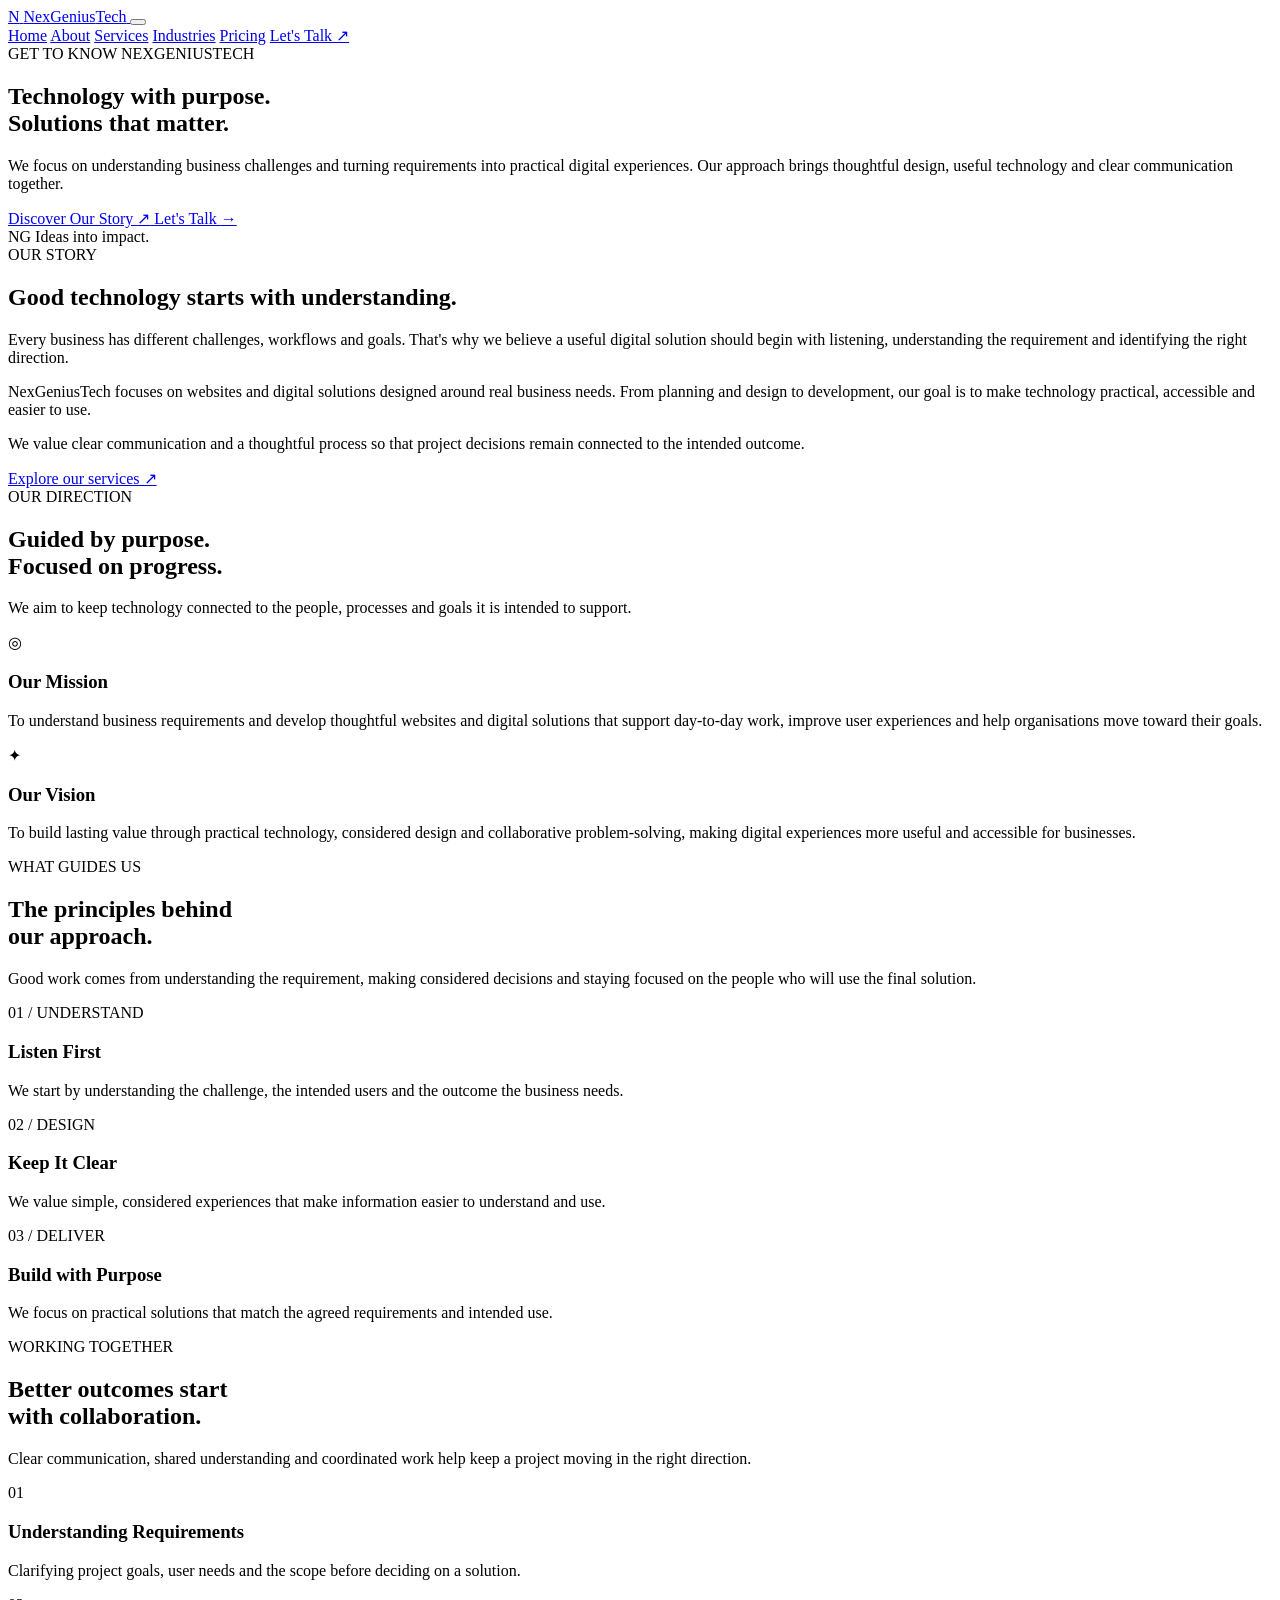
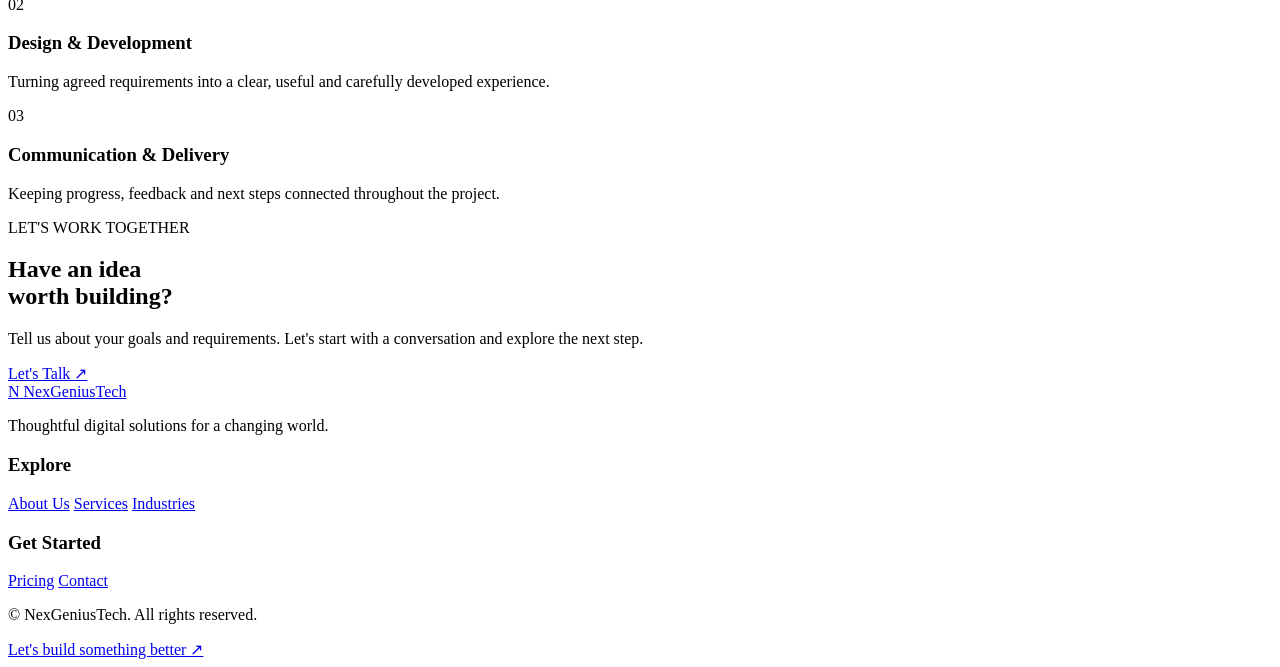
==== about.html @ 484a5744 "Add files via upload" ====
<!DOCTYPE html>
<html lang="en">
<head>
    <meta charset="UTF-8">
    <meta name="viewport" content="width=device-width, initial-scale=1.0">

    <meta
        name="description"
        content="Learn about NexGeniusTech, our approach, mission, vision and commitment to practical digital solutions."
    >

    <title>About Us | NexGeniusTech</title>

    <link rel="preconnect" href="https://fonts.googleapis.com">
    <link rel="preconnect" href="https://fonts.gstatic.com" crossorigin>

    <link
        href="https://fonts.googleapis.com/css2?family=Inter:wght@400;500;600;700;800&display=swap"
        rel="stylesheet"
    >

    <link rel="stylesheet" href="./public/css/style.css">
    <link rel="stylesheet" href="./public/css/about.css">
</head>

<body id="top">

    <!-- Header -->
    <header class="site-header">
        <nav class="navbar container">
            <a href="index.html" class="brand">
                <span class="brand-icon">N</span>
                <span>NexGenius<span class="accent">Tech</span></span>
            </a>

            <button
                class="menu-toggle"
                id="menuToggle"
                aria-label="Open navigation"
                aria-expanded="false"
                aria-controls="navMenu"
                type="button"
            >
                <span></span>
                <span></span>
                <span></span>
            </button>

            <div class="nav-menu" id="navMenu">
                <a class="nav-link" href="index.html">Home</a>
                <a class="nav-link active" href="about.html" aria-current="page">About</a>
                <a class="nav-link" href="services.html">Services</a>
                <a class="nav-link" href="industries.html">Industries</a>
                <a class="nav-link" href="pricing.html">Pricing</a>
                <a class="nav-cta" href="contact.html">Let's Talk <span>↗</span></a>
            </div>
        </nav>
    </header>

    <main>

        <!-- About Hero -->
        <section class="about-hero">
            <div class="container about-hero-content">
                <span class="eyebrow">
                    <span class="live-dot"></span>
                    GET TO KNOW NEXGENIUSTECH
                </span>

                <h1>
                    Technology with purpose.<br>
                    <span>Solutions that matter.</span>
                </h1>

                <p>
                    We focus on understanding business challenges and turning
                    requirements into practical digital experiences. Our approach
                    brings thoughtful design, useful technology and clear
                    communication together.
                </p>

                <div class="about-hero-actions">
                    <a href="#our-story" class="button button-primary">
                        Discover Our Story <span>↗</span>
                    </a>

                    <a href="contact.html" class="button button-secondary">
                        Let's Talk <span>→</span>
                    </a>
                </div>
            </div>
        </section>

        <!-- Our Story -->
        <section class="about-section" id="our-story">
            <div class="container story-grid">

                <div
                    class="story-visual"
                    aria-label="NexGeniusTech ideas and digital solutions illustration"
                >
                    <div class="story-visual-label">
                        <span>NG</span> Ideas into impact.
                    </div>
                </div>

                <div class="story-copy">
                    <span class="eyebrow">OUR STORY</span>

                    <h2>
                        Good technology starts with
                        <span>understanding.</span>
                    </h2>

                    <p>
                        Every business has different challenges, workflows and
                        goals. That's why we believe a useful digital solution
                        should begin with listening, understanding the
                        requirement and identifying the right direction.
                    </p>

                    <p>
                        NexGeniusTech focuses on websites and digital solutions
                        designed around real business needs. From planning and
                        design to development, our goal is to make technology
                        practical, accessible and easier to use.
                    </p>

                    <p>
                        We value clear communication and a thoughtful process
                        so that project decisions remain connected to the
                        intended outcome.
                    </p>

                    <a href="services.html" class="text-link">
                        Explore our services ↗
                    </a>
                </div>

            </div>
        </section>

        <!-- Mission and Vision -->
        <section class="about-section mission-section" id="mission-vision">
            <div class="container">

                <div class="about-section-heading">
                    <span class="eyebrow">OUR DIRECTION</span>

                    <h2>
                        Guided by purpose.<br>
                        <span>Focused on progress.</span>
                    </h2>

                    <p>
                        We aim to keep technology connected to the people,
                        processes and goals it is intended to support.
                    </p>
                </div>

                <div class="mission-grid">

                    <article class="mission-card">
                        <div class="mission-icon" aria-hidden="true">◎</div>

                        <h3>Our Mission</h3>

                        <p>
                            To understand business requirements and develop
                            thoughtful websites and digital solutions that
                            support day-to-day work, improve user experiences
                            and help organisations move toward their goals.
                        </p>
                    </article>

                    <article class="mission-card">
                        <div class="mission-icon" aria-hidden="true">✦</div>

                        <h3>Our Vision</h3>

                        <p>
                            To build lasting value through practical
                            technology, considered design and collaborative
                            problem-solving, making digital experiences more
                            useful and accessible for businesses.
                        </p>
                    </article>

                </div>
            </div>
        </section>

        <!-- Our Values -->
        <section class="about-section" id="our-values">
            <div class="container">

                <div class="about-section-heading">
                    <span class="eyebrow">WHAT GUIDES US</span>

                    <h2>
                        The principles behind<br>
                        <span>our approach.</span>
                    </h2>

                    <p>
                        Good work comes from understanding the requirement,
                        making considered decisions and staying focused on
                        the people who will use the final solution.
                    </p>
                </div>

                <div class="values-grid">

                    <article class="value-card">
                        <span class="value-number">01 / UNDERSTAND</span>
                        <h3>Listen First</h3>
                        <p>
                            We start by understanding the challenge, the
                            intended users and the outcome the business needs.
                        </p>
                    </article>

                    <article class="value-card">
                        <span class="value-number">02 / DESIGN</span>
                        <h3>Keep It Clear</h3>
                        <p>
                            We value simple, considered experiences that make
                            information easier to understand and use.
                        </p>
                    </article>

                    <article class="value-card">
                        <span class="value-number">03 / DELIVER</span>
                        <h3>Build with Purpose</h3>
                        <p>
                            We focus on practical solutions that match the
                            agreed requirements and intended use.
                        </p>
                    </article>

                </div>
            </div>
        </section>

        <!-- Team -->
        <section class="about-section team-section" id="team">
            <div class="container">

                <div class="about-section-heading">
                    <span class="eyebrow">WORKING TOGETHER</span>

                    <h2>
                        Better outcomes start<br>
                        with <span>collaboration.</span>
                    </h2>

                    <p>
                        Clear communication, shared understanding and
                        coordinated work help keep a project moving in
                        the right direction.
                    </p>
                </div>

                <div class="team-grid">

                    <article class="team-card">
                        <div class="team-avatar" aria-hidden="true">01</div>
                        <h3>Understanding Requirements</h3>
                        <p>
                            Clarifying project goals, user needs and the
                            scope before deciding on a solution.
                        </p>
                    </article>

                    <article class="team-card">
                        <div class="team-avatar" aria-hidden="true">02</div>
                        <h3>Design &amp; Development</h3>
                        <p>
                            Turning agreed requirements into a clear,
                            useful and carefully developed experience.
                        </p>
                    </article>

                    <article class="team-card">
                        <div class="team-avatar" aria-hidden="true">03</div>
                        <h3>Communication &amp; Delivery</h3>
                        <p>
                            Keeping progress, feedback and next steps
                            connected throughout the project.
                        </p>
                    </article>

                </div>
            </div>
        </section>

        <!-- Contact CTA -->
        <section class="about-cta" id="contact-cta">
            <div class="container about-cta-inner">

                <div>
                    <span class="eyebrow">LET'S WORK TOGETHER</span>

                    <h2>
                        Have an idea<br>
                        worth building?
                    </h2>

                    <p>
                        Tell us about your goals and requirements. Let's
                        start with a conversation and explore the next step.
                    </p>
                </div>

                <a href="contact.html" class="button">
                    Let's Talk <span>↗</span>
                </a>

            </div>
        </section>

    </main>

    <!-- Footer -->
    <footer class="site-footer">
        <div class="container footer-main">

            <div class="footer-brand">
                <a href="index.html" class="brand">
                    <span class="brand-icon">N</span>
                    <span>NexGenius<span class="accent">Tech</span></span>
                </a>

                <p>Thoughtful digital solutions for a changing world.</p>
            </div>

            <div class="footer-links">
                <h3>Explore</h3>
                <a href="about.html">About Us</a>
                <a href="services.html">Services</a>
                <a href="industries.html">Industries</a>
            </div>

            <div class="footer-links">
                <h3>Get Started</h3>
                <a href="pricing.html">Pricing</a>
                <a href="contact.html">Contact</a>
            </div>

        </div>

        <div class="container footer-bottom">
            <p>© <span id="year"></span> NexGeniusTech. All rights reserved.</p>
            <a href="contact.html">Let's build something better ↗</a>
        </div>
    </footer>

    <script src="./public/js/about.js" defer></script>

</body>
</html>
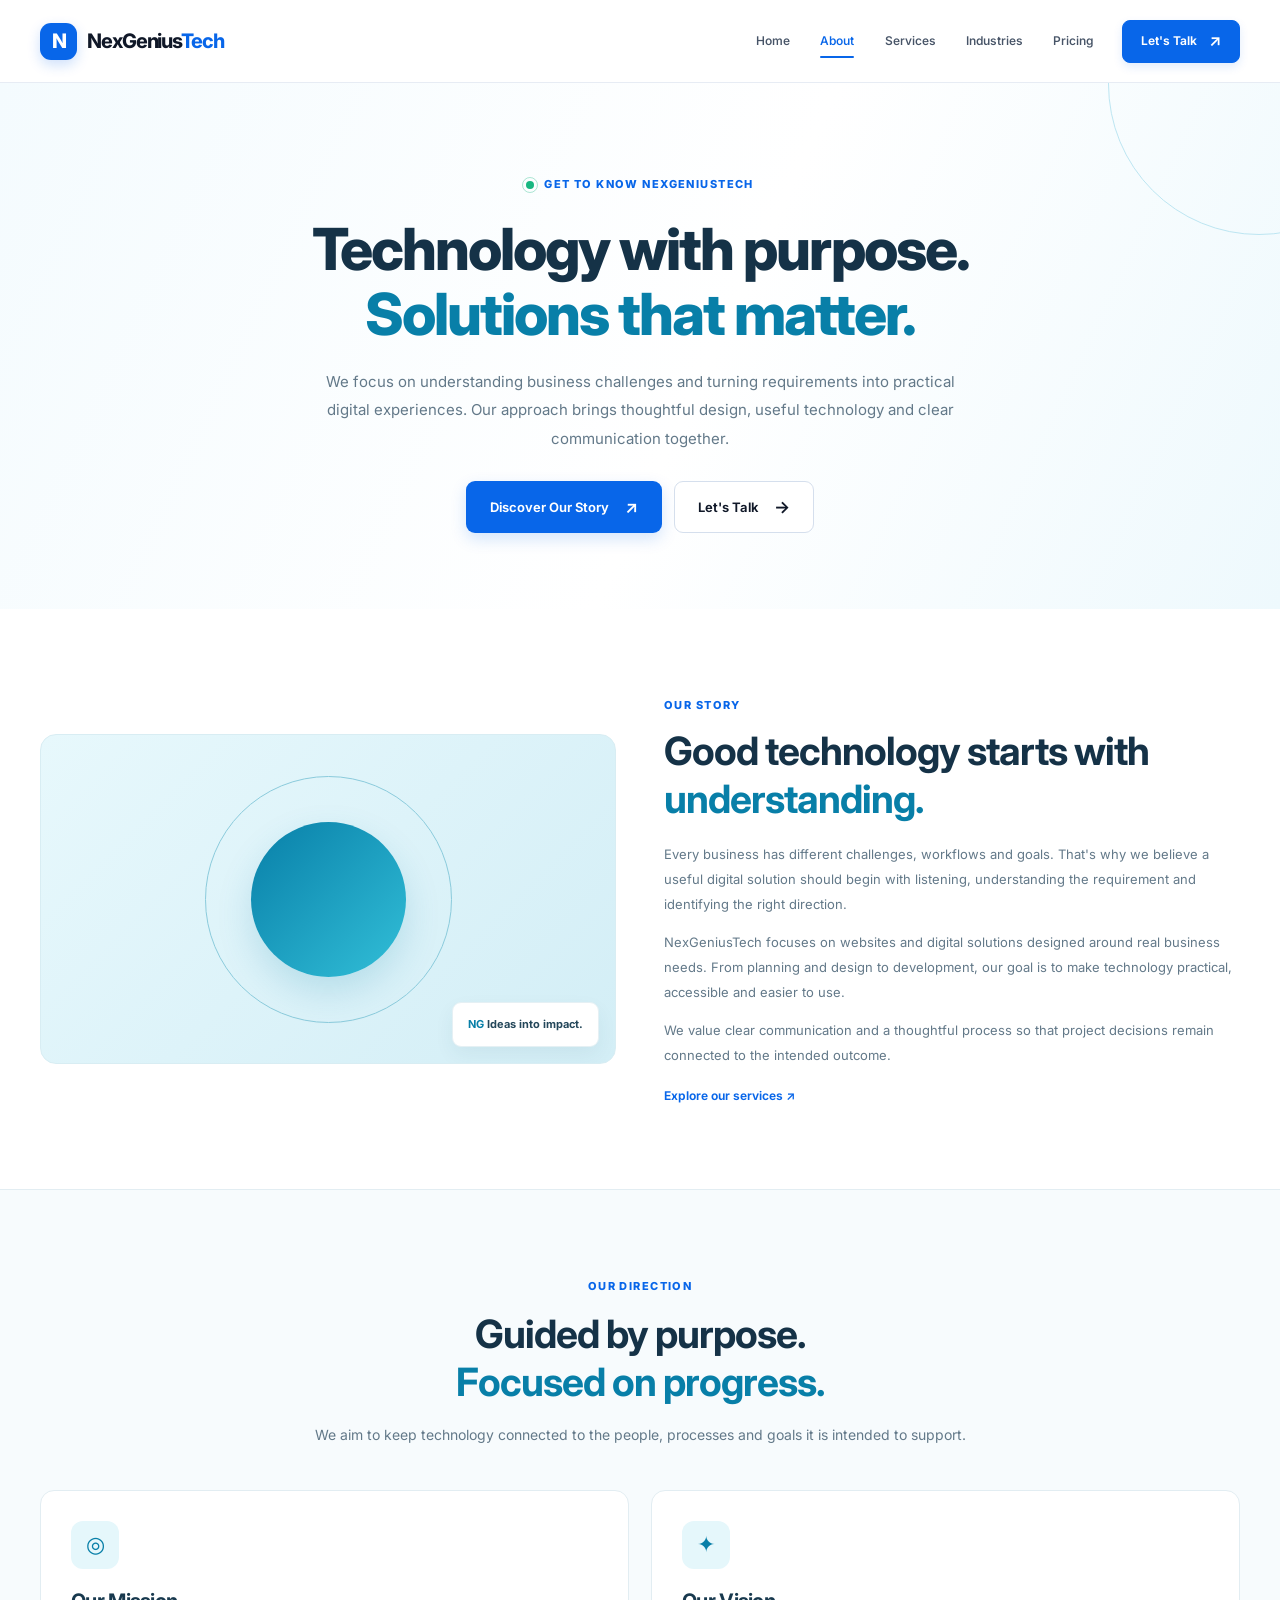
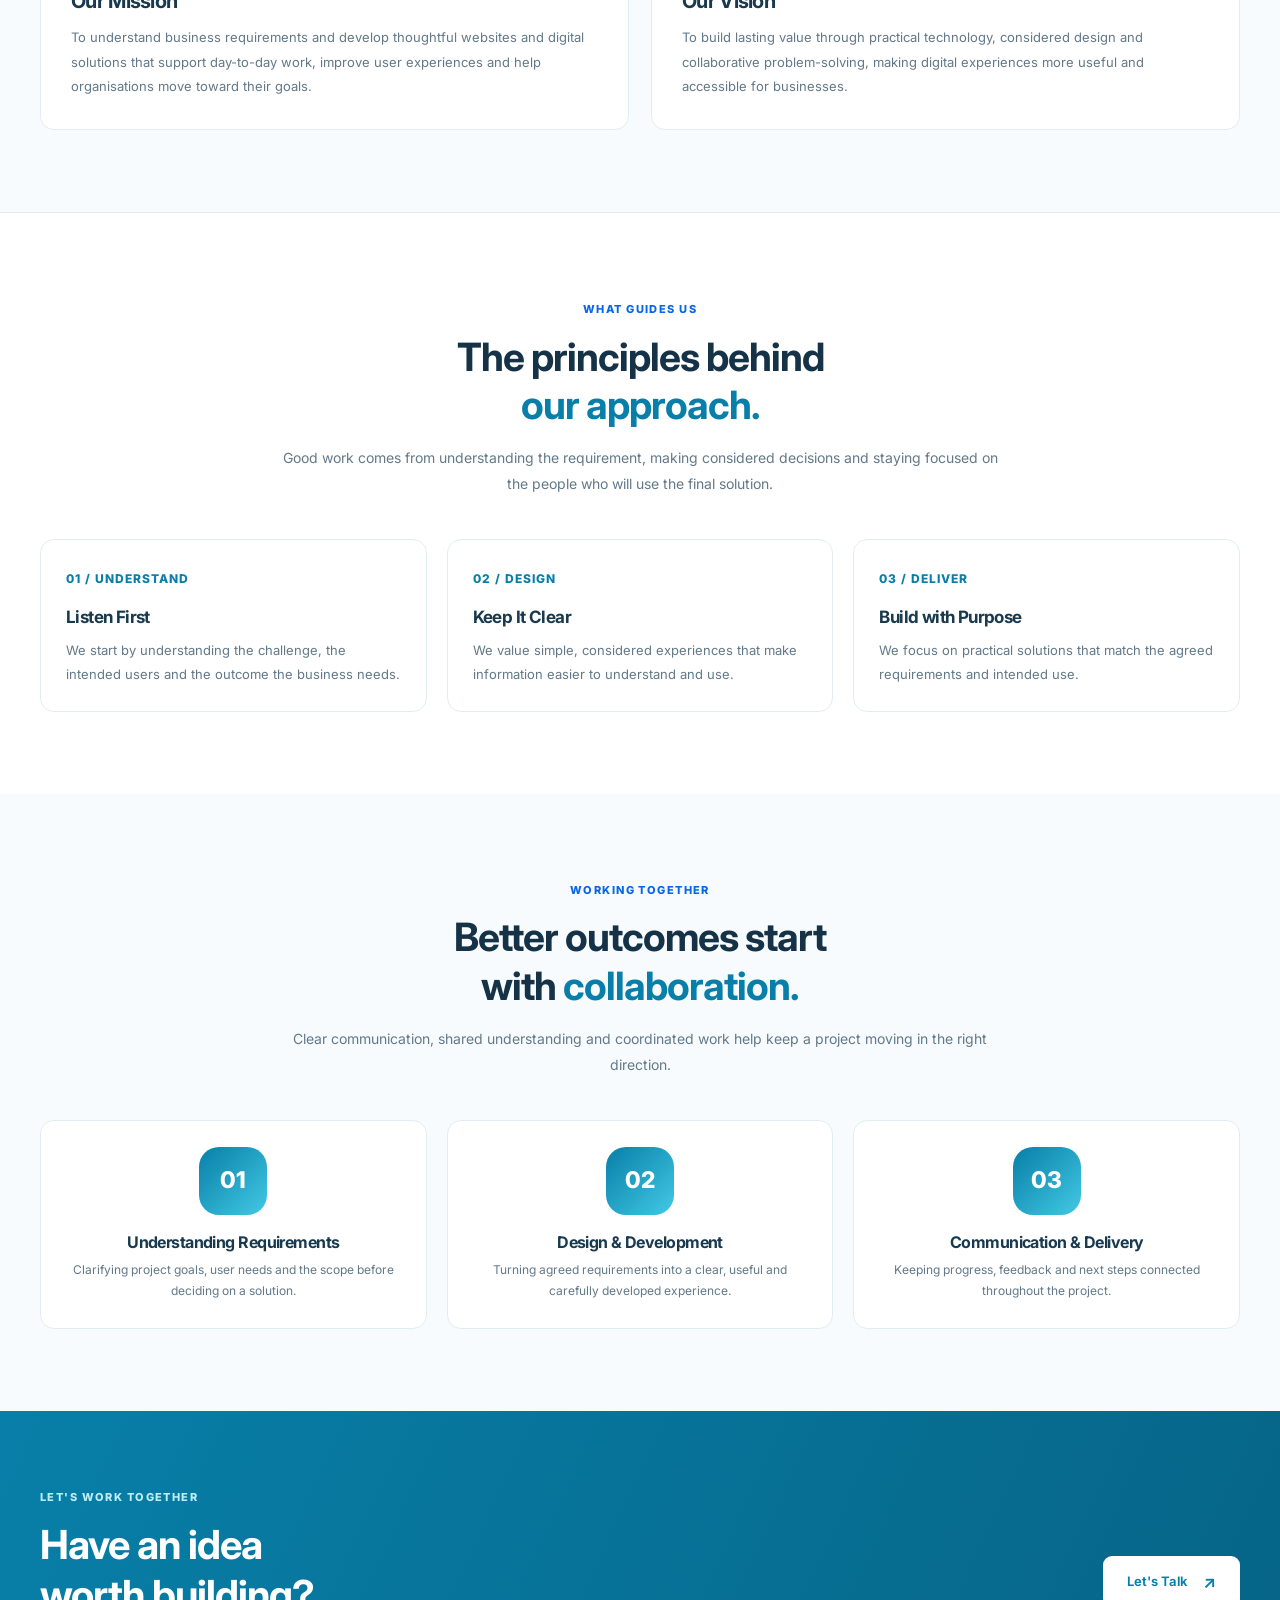
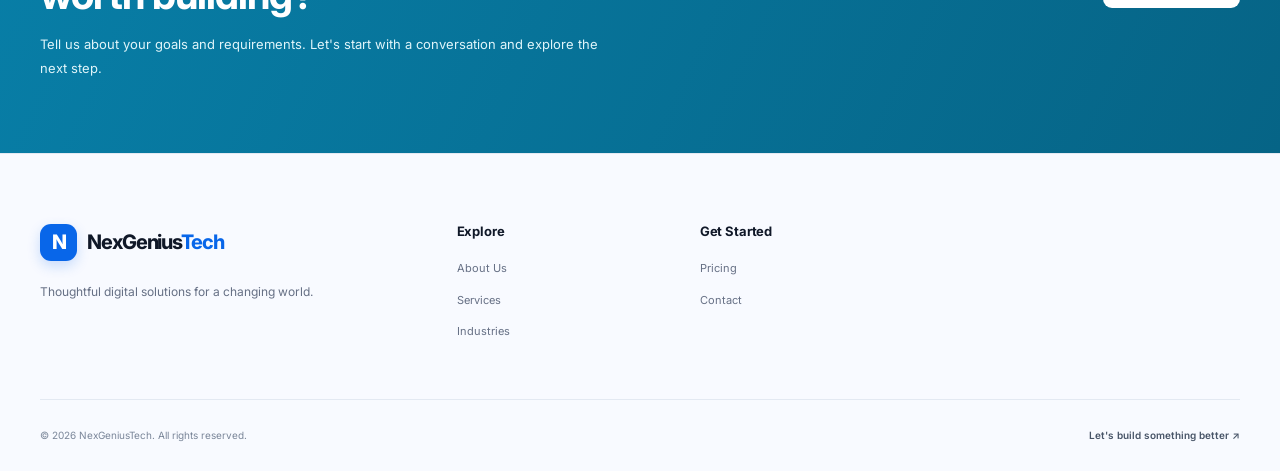
==== commit 577067aa: "Update about.html" ====
--- a/about.html
+++ b/about.html
@@ -20,8 +20,10 @@
         rel="stylesheet"
     >
 
-    <link rel="stylesheet" href="./public/css/style.css">
-    <link rel="stylesheet" href="./public/css/about.css">
+
+<link rel="stylesheet" href="./style.css">
+<link rel="stylesheet" href="./about.css">
+
 </head>
 
 <body id="top">
@@ -356,7 +358,7 @@
         </div>
     </footer>
 
-    <script src="./public/js/about.js" defer></script>
+    <script src="./about.js" defer></script>
 
 </body>
 </html>
--- a/style.css
+++ b/style.css
@@ -0,0 +1,2407 @@
+/* ==================== 01. DESIGN TOKENS ==================== */
+
+:root {
+  --primary: #0866e9;
+  --primary-dark: #064db5;
+  --primary-light: #eaf3ff;
+  --primary-soft: #f3f7ff;
+
+  --ink: #101828;
+  --ink-soft: #344054;
+  --muted: #667085;
+
+  --white: #ffffff;
+  --surface: #f7f9fc;
+  --surface-blue: #f2f6ff;
+
+  --border: #e3e9f2;
+  --border-strong: #d5dfed;
+
+  --success: #15976b;
+
+  --shadow-sm: 0 3px 12px rgba(16, 24, 40, 0.035);
+  --shadow-md: 0 12px 32px rgba(16, 24, 40, 0.07);
+  --shadow-lg: 0 24px 60px rgba(16, 24, 40, 0.10);
+  --shadow-blue: 0 14px 35px rgba(8, 102, 233, 0.16);
+
+  --radius-sm: 10px;
+  --radius-md: 16px;
+  --radius-lg: 22px;
+  --radius-xl: 30px;
+
+  --container: 1200px;
+  --header-height: 82px;
+
+  --transition: 0.25s ease;
+  --transition-slow: 0.4s ease;
+}
+
+
+/* ==================== 02. RESET & GLOBAL ==================== */
+
+* {
+  box-sizing: border-box;
+  margin: 0;
+  padding: 0;
+}
+
+html {
+  scroll-behavior: smooth;
+  scroll-padding-top: calc(var(--header-height) + 16px);
+}
+
+body {
+  min-width: 320px;
+  overflow-x: hidden;
+  background: var(--white);
+  color: var(--ink);
+  font-family: "Inter", sans-serif;
+  font-size: 15px;
+  line-height: 1.7;
+  -webkit-font-smoothing: antialiased;
+  text-rendering: optimizeLegibility;
+}
+
+body,
+button,
+input,
+textarea,
+select {
+  font-family: "Inter", sans-serif;
+}
+
+button,
+input,
+textarea,
+select {
+  font-size: inherit;
+}
+
+button,
+a {
+  -webkit-tap-highlight-color: transparent;
+}
+
+a {
+  color: inherit;
+  text-decoration: none;
+}
+
+button {
+  color: inherit;
+}
+
+img,
+svg {
+  display: block;
+  max-width: 100%;
+}
+
+button,
+input,
+textarea,
+select {
+  outline-offset: 4px;
+}
+
+::selection {
+  background: #cfe2ff;
+  color: #12376d;
+}
+
+.container {
+  width: min(var(--container), calc(100% - 64px));
+  margin-inline: auto;
+}
+
+section[id] {
+  scroll-margin-top: calc(var(--header-height) + 20px);
+}
+
+.section {
+  padding-block: 108px;
+}
+
+
+/* ==================== 03. TYPOGRAPHY ==================== */
+
+h1,
+h2,
+h3,
+h4 {
+  color: var(--ink);
+  font-weight: 700;
+  letter-spacing: -0.045em;
+  line-height: 1.2;
+}
+
+h1 {
+  font-size: clamp(44px, 5.6vw, 76px);
+  font-weight: 800;
+  letter-spacing: -0.065em;
+}
+
+h2 {
+  font-size: clamp(34px, 4vw, 49px);
+}
+
+h3 {
+  font-size: 21px;
+  letter-spacing: -0.035em;
+}
+
+p {
+  color: var(--muted);
+}
+
+.accent {
+  color: var(--primary);
+}
+
+h1 span,
+h2 span {
+  color: var(--primary);
+}
+
+.eyebrow {
+  display: inline-flex;
+  align-items: center;
+  gap: 10px;
+  color: var(--primary);
+  font-size: 11px;
+  font-weight: 800;
+  letter-spacing: 0.13em;
+  line-height: 1.6;
+  text-transform: uppercase;
+}
+
+.live-dot {
+  position: relative;
+  width: 8px;
+  height: 8px;
+  flex: 0 0 8px;
+  border-radius: 50%;
+  background: #17b781;
+}
+
+.live-dot::after {
+  position: absolute;
+  inset: -4px;
+  border: 1px solid rgba(23, 183, 129, 0.35);
+  border-radius: 50%;
+  content: "";
+}
+
+
+/* ==================== 04. HEADER & NAVIGATION ==================== */
+
+.site-header {
+  position: sticky;
+  z-index: 1000;
+  top: 0;
+  width: 100%;
+  border-bottom: 1px solid rgba(227, 233, 242, 0.85);
+  background: rgba(255, 255, 255, 0.94);
+  -webkit-backdrop-filter: blur(18px);
+  backdrop-filter: blur(18px);
+  transition:
+    box-shadow var(--transition),
+    background-color var(--transition);
+}
+
+.site-header.is-scrolled {
+  box-shadow: 0 8px 30px rgba(16, 24, 40, 0.07);
+}
+
+.navbar {
+  display: flex;
+  min-height: var(--header-height);
+  align-items: center;
+  justify-content: space-between;
+  gap: 32px;
+}
+
+.brand {
+  display: inline-flex;
+  flex-shrink: 0;
+  align-items: center;
+  gap: 10px;
+  color: var(--ink);
+  font-size: 20px;
+  font-weight: 750;
+  letter-spacing: -0.055em;
+}
+
+.brand-icon {
+  display: grid;
+  width: 37px;
+  height: 37px;
+  place-items: center;
+  border-radius: 11px;
+  background: var(--primary);
+  box-shadow: 0 5px 13px rgba(8, 102, 233, 0.2);
+  color: var(--white);
+  font-size: 20px;
+  font-weight: 800;
+}
+
+.nav-menu {
+  display: flex;
+  align-items: center;
+  justify-content: flex-end;
+  gap: clamp(18px, 2.2vw, 30px);
+}
+
+.nav-link {
+  position: relative;
+  padding-block: 10px;
+  color: #475467;
+  font-size: 12px;
+  font-weight: 550;
+  background: transparent;
+  border:1px solid transparent;
+  transition: all 0.3s ease;
+}
+
+.nav-link::after {
+  position: absolute;
+  right: 0;
+  bottom: 3px;
+  left: 0;
+  height: 2px;
+  transform: scaleX(0);
+  transform-origin: left;
+  border-radius: 2px;
+  background: var(--primary);
+  content: "";
+  transition: transform var(--transition);
+}
+
+.nav-link:hover,
+.nav-link.active {
+  color: var(--primary);
+}
+
+.nav-link:hover::after,
+.nav-link.active::after {
+  transform: scaleX(1);
+}
+.nav-link:hover {
+    background: rgba(255, 255, 255, 0.18);
+    backdrop-filter: blur(12px);
+    -webkit-backdrop-filter: blur(12px);
+    border: 1px solid rgba(255, 255, 255, 0.35);
+    box-shadow: 0 4px 15px rgba(15, 23, 42, 0.08);
+    color: #005bea;
+}
+.nav-cta {
+  display: inline-flex;
+  min-height: 43px;
+  align-items: center;
+  justify-content: center;
+  gap: 12px;
+  padding: 0 18px;
+  border: 1px solid var(--primary);
+  border-radius: 8px;
+  background: var(--primary);
+  box-shadow: 0 4px 10px rgba(8, 102, 233, 0.12);
+  color: var(--white);
+  font-size: 12px;
+  font-weight: 650;
+  transition:
+    background var(--transition),
+    transform var(--transition),
+    box-shadow var(--transition);
+}
+
+.nav-cta:hover {
+  transform: translateY(-2px);
+  background: var(--primary-dark);
+  box-shadow: var(--shadow-blue);
+}
+
+.nav-cta span {
+  font-size: 16px;
+}
+
+.menu-toggle {
+  display: none;
+  width: 44px;
+  height: 44px;
+  align-items: center;
+  justify-content: center;
+  flex-direction: column;
+  gap: 5px;
+  border: 1px solid var(--border);
+  border-radius: 10px;
+  background: var(--white);
+  cursor: pointer;
+}
+
+.menu-toggle span {
+  display: block;
+  width: 19px;
+  height: 2px;
+  border-radius: 5px;
+  background: var(--ink);
+  transition:
+    transform var(--transition),
+    opacity var(--transition);
+}
+
+.menu-toggle.active span:first-child {
+  transform: translateY(7px) rotate(45deg);
+}
+
+.menu-toggle.active span:nth-child(2) {
+  opacity: 0;
+}
+
+.menu-toggle.active span:last-child {
+  transform: translateY(-7px) rotate(-45deg);
+}
+
+
+/* ==================== 05. BUTTONS & LINKS ==================== */
+
+.button {
+  display: inline-flex;
+  min-height: 52px;
+  align-items: center;
+  justify-content: center;
+  gap: 16px;
+  padding: 0 23px;
+  border: 1px solid transparent;
+  border-radius: 9px;
+  font-size: 13px;
+  font-weight: 650;
+  line-height: 1.3;
+  transition:
+    background var(--transition),
+    border-color var(--transition),
+    box-shadow var(--transition),
+    transform var(--transition),
+    color var(--transition);
+}
+
+.button span {
+  font-size: 17px;
+  transition: transform var(--transition);
+}
+
+.button:hover span {
+  transform: translate(3px, -2px);
+}
+
+.button-primary {
+  background: var(--primary);
+  box-shadow: 0 6px 16px rgba(8, 102, 233, 0.17);
+  color: var(--white);
+}
+
+.button-primary:hover {
+  transform: translateY(-3px);
+  background: var(--primary-dark);
+  box-shadow: var(--shadow-blue);
+}
+
+.button-secondary {
+  border-color: var(--border-strong);
+  background: var(--white);
+  color: var(--ink);
+}
+
+.button-secondary:hover {
+  transform: translateY(-2px);
+  border-color: var(--primary);
+  color: var(--primary);
+}
+
+.button-white {
+  background: var(--white);
+  color: var(--primary-dark);
+}
+
+.button-white:hover {
+  transform: translateY(-3px);
+  background: #edf4ff;
+  box-shadow: 0 8px 24px rgba(0, 0, 0, 0.1);
+}
+
+.text-link,
+.card-link {
+  display: inline-flex;
+  width: fit-content;
+  align-items: center;
+  gap: 8px;
+  color: var(--primary);
+  font-size: 12px;
+  font-weight: 650;
+  transition:
+    gap var(--transition),
+    color var(--transition);
+}
+
+.text-link:hover,
+.card-link:hover {
+  gap: 13px;
+  color: var(--primary-dark);
+}
+
+.card-link span {
+  font-size: 16px;
+}
+
+
+/* ==================== 06. HERO SECTION ==================== */
+
+.hero {
+  position: relative;
+  display: flex;
+  min-height: 630px;
+  align-items: center;
+  overflow: hidden;
+  padding-block: 110px 100px;
+  background:
+    radial-gradient(
+      ellipse at 50% 0%,
+      rgba(210, 229, 255, 0.7),
+      transparent 58%
+    ),
+    linear-gradient(180deg, #f7faff 0%, #ffffff 100%);
+  isolation: isolate;
+}
+
+.hero::before {
+  position: absolute;
+  z-index: -1;
+  top: 70px;
+  left: 50%;
+  width: 700px;
+  height: 700px;
+  transform: translateX(-50%);
+  border: 1px solid rgba(8, 102, 233, 0.055);
+  border-radius: 50%;
+  content: "";
+}
+
+.hero::after {
+  position: absolute;
+  z-index: -1;
+  top: 135px;
+  left: 50%;
+  width: 540px;
+  height: 540px;
+  transform: translateX(-50%);
+  border: 1px solid rgba(8, 102, 233, 0.05);
+  border-radius: 50%;
+  content: "";
+}
+
+.hero-container {
+  position: relative;
+  z-index: 1;
+}
+
+.hero-content {
+  display: flex;
+  max-width: 900px;
+  align-items: center;
+  flex-direction: column;
+  margin-inline: auto;
+  text-align: center;
+}
+
+.hero-content > .eyebrow {
+  margin-bottom: 27px;
+}
+
+.hero h1 {
+  max-width: 900px;
+  margin-bottom: 25px;
+  font-size: clamp(46px, 6.3vw, 78px);
+  line-height: 1.09;
+}
+
+.hero h1 span {
+  background: linear-gradient(95deg, #0866e9, #3996ff);
+  -webkit-background-clip: text;
+  background-clip: text;
+  -webkit-text-fill-color: transparent;
+}
+
+.hero-description {
+  max-width: 690px;
+  margin-inline: auto;
+  color: #5d6c83;
+  font-size: 16px;
+  line-height: 1.95;
+}
+
+.hero-actions {
+  display: flex;
+  align-items: center;
+  justify-content: center;
+  gap: 14px;
+  margin-top: 32px;
+}
+
+.hero-actions .button {
+  min-width: 195px;
+}
+
+.hero-trust-row {
+  display: flex;
+  flex-wrap: wrap;
+  align-items: center;
+  justify-content: center;
+  gap: 14px 25px;
+  margin-top: 38px;
+  color: #53627a;
+  font-size: 11px;
+  font-weight: 550;
+}
+
+.hero-trust-row > span {
+  display: inline-flex;
+  align-items: center;
+  gap: 7px;
+}
+
+.trust-check {
+  display: inline-grid;
+  width: 19px;
+  height: 19px;
+  flex: 0 0 19px;
+  place-items: center;
+  border: 1px solid #cde8dc;
+  border-radius: 50%;
+  background: #edf9f3;
+  color: var(--success);
+  font-size: 11px;
+  font-weight: 800;
+}
+
+.hero-bottom-line {
+  position: absolute;
+  right: 0;
+  bottom: 0;
+  left: 0;
+  height: 1px;
+  background: linear-gradient(
+    90deg,
+    transparent,
+    #dce8f8,
+    transparent
+  );
+}
+
+
+/* ==================== 07. SECTION HEADINGS ==================== */
+
+.section-heading {
+  display: flex;
+  align-items: flex-end;
+  justify-content: space-between;
+  gap: 30px;
+  margin-bottom: 48px;
+}
+
+.section-heading > div {
+  max-width: 720px;
+}
+
+.section-heading .eyebrow {
+  margin-bottom: 16px;
+}
+
+.section-heading h2 {
+  font-size: clamp(33px, 4vw, 48px);
+  line-height: 1.2;
+}
+
+.section-heading > .text-link {
+  flex-shrink: 0;
+  margin-bottom: 8px;
+}
+
+.section-intro {
+  max-width: 360px;
+  font-size: 13px;
+  line-height: 1.9;
+}
+
+.center-heading {
+  max-width: 680px;
+  margin: 0 auto 56px;
+  text-align: center;
+}
+
+.center-heading .eyebrow {
+  margin-bottom: 17px;
+}
+
+.center-heading h2 {
+  margin-bottom: 17px;
+  font-size: clamp(35px, 4vw, 48px);
+}
+
+.center-heading p {
+  max-width: 550px;
+  margin-inline: auto;
+  font-size: 14px;
+  line-height: 1.9;
+}
+
+
+/* ==================== 08. SERVICES SECTION ==================== */
+
+.services-section {
+  background: var(--white);
+}
+
+.service-grid {
+  display: grid;
+  grid-template-columns: repeat(3, minmax(0, 1fr));
+  gap: 20px;
+}
+
+.service-card {
+  position: relative;
+  display: flex;
+  min-height: 320px;
+  align-items: flex-start;
+  flex-direction: column;
+  padding: 28px;
+  overflow: hidden;
+  border: 1px solid var(--border);
+  border-radius: var(--radius-md);
+  background: var(--white);
+  box-shadow: var(--shadow-sm);
+  transition:
+    transform var(--transition-slow),
+    border-color var(--transition),
+    box-shadow var(--transition);
+}
+
+.service-card::before {
+  position: absolute;
+  top: 0;
+  right: 0;
+  left: 0;
+  height: 3px;
+  transform: scaleX(0);
+  transform-origin: left;
+  background: linear-gradient(90deg, var(--primary), #60a5fa);
+  content: "";
+  transition: transform var(--transition-slow);
+}
+
+.service-card:hover {
+  transform: translateY(-7px);
+  border-color: #c6dcff;
+  box-shadow: var(--shadow-md);
+}
+
+.service-card:hover::before {
+  transform: scaleX(1);
+}
+
+.service-number {
+  display: inline-flex;
+  align-items: center;
+  padding: 6px 9px;
+  border-radius: 5px;
+  background: #edf4ff;
+  color: var(--primary);
+  font-size: 9px;
+  font-weight: 800;
+  letter-spacing: 0.08em;
+}
+
+.service-icon {
+  display: grid;
+  width: 48px;
+  height: 48px;
+  flex: 0 0 48px;
+  place-items: center;
+  margin-top: 25px;
+  margin-bottom: 22px;
+  border: 1px solid #dce9ff;
+  border-radius: 13px;
+  background: linear-gradient(145deg, #f4f8ff, #e7f0ff);
+  color: var(--primary);
+  font-size: 25px;
+  transition:
+    transform var(--transition),
+    background var(--transition),
+    color var(--transition);
+}
+
+.service-card:hover .service-icon {
+  transform: translateY(-3px) rotate(-4deg);
+  background: var(--primary);
+  color: var(--white);
+}
+
+.service-card h3 {
+  margin-bottom: 12px;
+  font-size: 19px;
+}
+
+.service-card p {
+  margin-bottom: 25px;
+  font-size: 12px;
+  line-height: 1.9;
+}
+
+.service-card .card-link {
+  margin-top: auto;
+}
+
+.featured-service {
+  border-color: #d0e1ff;
+  background: linear-gradient(155deg, #f9fbff, #f0f6ff);
+}
+
+.featured-service .service-icon {
+  border-color: transparent;
+  background: var(--primary);
+  color: var(--white);
+}
+
+
+/* ==================== 09. PROCESS SECTION ==================== */
+
+.process-section {
+  overflow: hidden;
+  background:
+    radial-gradient(
+      ellipse at 50% 0%,
+      rgba(230, 240, 255, 0.55),
+      transparent 65%
+    ),
+    var(--surface);
+}
+
+.process-grid {
+  display: grid;
+  grid-template-columns: repeat(4, minmax(0, 1fr));
+  gap: 0;
+}
+
+.process-item {
+  position: relative;
+  padding: 0 28px;
+  border-left: 1px solid var(--border-strong);
+}
+
+.process-item:first-child {
+  border-left: 0;
+  padding-left: 0;
+}
+
+.process-item:last-child {
+  padding-right: 0;
+}
+
+.process-count {
+  display: inline-flex;
+  width: 49px;
+  height: 49px;
+  align-items: center;
+  justify-content: center;
+  margin-bottom: 24px;
+  border: 1px solid #d5e5ff;
+  border-radius: 13px;
+  background: var(--white);
+  box-shadow: var(--shadow-sm);
+  color: var(--primary);
+  font-size: 14px;
+  font-weight: 800;
+  transition:
+    transform var(--transition),
+    background var(--transition),
+    color var(--transition);
+}
+
+.process-item:hover .process-count {
+  transform: translateY(-4px);
+  background: var(--primary);
+  color: var(--white);
+}
+
+.process-item h3 {
+  margin-bottom: 13px;
+  font-size: 18px;
+}
+
+.process-item p {
+  font-size: 12px;
+  line-height: 1.9;
+}
+
+.process-footer {
+  display: flex;
+  justify-content: center;
+  margin-top: 48px;
+}
+
+
+/* ==================== 10. SOLUTION FINDER ==================== */
+
+.solution-finder {
+  position: relative;
+  overflow: hidden;
+  background:
+    radial-gradient(
+      ellipse at 100% 0%,
+      rgba(217, 233, 255, 0.55),
+      transparent 42%
+    ),
+    #f7f9fd;
+}
+
+.solution-heading {
+  max-width: 740px;
+  margin: 0 auto 55px;
+  text-align: center;
+}
+
+.solution-heading .eyebrow {
+  margin-bottom: 17px;
+}
+
+.solution-heading h2 {
+  margin-bottom: 18px;
+  font-size: clamp(35px, 4.3vw, 50px);
+  line-height: 1.18;
+}
+
+.solution-heading > p {
+  max-width: 630px;
+  margin-inline: auto;
+  font-size: 14px;
+  line-height: 1.95;
+}
+
+.solution-layout {
+  display: grid;
+  grid-template-columns: minmax(0, 0.92fr) minmax(0, 1.08fr);
+  align-items: stretch;
+  gap: 24px;
+}
+
+.solution-options,
+.industry-explorer {
+  min-width: 0;
+  padding: 30px;
+  border: 1px solid var(--border);
+  border-radius: var(--radius-lg);
+  background: var(--white);
+  box-shadow: var(--shadow-sm);
+}
+
+.solution-column-heading {
+  margin-bottom: 25px;
+}
+
+.solution-step {
+  display: inline-block;
+  margin-bottom: 12px;
+  color: var(--primary);
+  font-size: 10px;
+  font-weight: 800;
+  letter-spacing: 0.12em;
+}
+
+.solution-column-heading h3 {
+  margin-bottom: 8px;
+  font-size: 21px;
+}
+
+.solution-column-heading p {
+  font-size: 12px;
+  line-height: 1.8;
+}
+
+.solution-option {
+  position: relative;
+  display: flex;
+  min-width: 0;
+  min-height: 80px;
+  align-items: center;
+  gap: 14px;
+  margin-top: 10px;
+  padding: 15px;
+  border: 1px solid var(--border);
+  border-radius: 12px;
+  background: var(--white);
+  cursor: pointer;
+  transition:
+    background var(--transition),
+    border-color var(--transition),
+    box-shadow var(--transition),
+    transform var(--transition);
+}
+
+.solution-option:hover {
+  transform: translateX(3px);
+  border-color: #a9cbff;
+  background: #fbfdff;
+}
+
+.solution-option:has(input:checked) {
+  border-color: #8bb8ff;
+  background: linear-gradient(110deg, #eef5ff, #f9fbff);
+  box-shadow: 0 5px 16px rgba(8, 102, 233, 0.07);
+}
+
+.solution-option input {
+  position: absolute;
+  width: 1px;
+  height: 1px;
+  overflow: hidden;
+  clip-path: inset(50%);
+  white-space: nowrap;
+}
+
+.solution-option:focus-within {
+  outline: 2px solid var(--primary);
+  outline-offset: 3px;
+}
+
+.solution-icon {
+  display: grid;
+  width: 42px;
+  height: 42px;
+  flex: 0 0 42px;
+  place-items: center;
+  border: 1px solid var(--border);
+  border-radius: 10px;
+  background: #f8fafc;
+  color: #64748b;
+  font-size: 12px;
+  font-weight: 800;
+  transition:
+    background var(--transition),
+    color var(--transition),
+    border-color var(--transition);
+}
+
+.solution-option:has(input:checked) .solution-icon {
+  border-color: var(--primary);
+  background: var(--primary);
+  color: var(--white);
+}
+
+.solution-option-text {
+  display: flex;
+  min-width: 0;
+  flex: 1;
+  flex-direction: column;
+  gap: 4px;
+}
+
+.solution-option-text strong {
+  color: var(--ink);
+  font-size: 12px;
+  font-weight: 700;
+  line-height: 1.5;
+}
+
+.solution-option-text small {
+  color: var(--muted);
+  font-size: 10px;
+  line-height: 1.6;
+}
+
+.solution-arrow {
+  flex: 0 0 auto;
+  color: #98a2b3;
+  font-size: 19px;
+  transition:
+    transform var(--transition),
+    color var(--transition);
+}
+
+.solution-option:hover .solution-arrow,
+.solution-option:has(input:checked) .solution-arrow {
+  transform: translateX(3px);
+  color: var(--primary);
+}
+
+
+/* ==================== 11. INDUSTRY EXPLORER ==================== */
+
+.industry-grid {
+  display: grid;
+  grid-template-columns: repeat(2, minmax(0, 1fr));
+  gap: 12px;
+}
+
+.industry-card {
+  position: relative;
+  display: flex;
+  min-width: 0;
+  min-height: 164px;
+  align-items: flex-start;
+  flex-direction: column;
+  padding: 19px;
+  overflow: hidden;
+  border: 1px solid var(--border);
+  border-radius: 13px;
+  background: #fff;
+  transition:
+    transform var(--transition),
+    border-color var(--transition),
+    box-shadow var(--transition),
+    background var(--transition);
+}
+
+.industry-card::before {
+  position: absolute;
+  right: 0;
+  bottom: 0;
+  left: 0;
+  height: 2px;
+  transform: scaleX(0);
+  transform-origin: left;
+  background: var(--primary);
+  content: "";
+  transition: transform var(--transition);
+}
+
+.industry-card:hover {
+  transform: translateY(-4px);
+  border-color: #c7dcff;
+  background: #fbfdff;
+  box-shadow: var(--shadow-md);
+}
+
+.industry-card:hover::before {
+  transform: scaleX(1);
+}
+
+.industry-icon {
+  display: grid;
+  width: 36px;
+  height: 36px;
+  flex: 0 0 36px;
+  place-items: center;
+  margin-bottom: 14px;
+  border: 1px solid #dce9ff;
+  border-radius: 10px;
+  background: #f0f6ff;
+  color: var(--primary);
+  font-size: 19px;
+  font-weight: 650;
+  transition:
+    background var(--transition),
+    color var(--transition);
+}
+
+.industry-card:hover .industry-icon {
+  background: var(--primary);
+  color: var(--white);
+}
+
+.industry-card strong {
+  margin-bottom: 7px;
+  color: var(--ink);
+  font-size: 12px;
+  font-weight: 700;
+  line-height: 1.5;
+}
+
+.industry-card small {
+  max-width: 100%;
+  padding-right: 5px;
+  color: var(--muted);
+  font-size: 10px;
+  line-height: 1.75;
+}
+
+.industry-arrow {
+  position: absolute;
+  top: 18px;
+  right: 16px;
+  color: #a1adbf;
+  font-size: 15px;
+  transition:
+    transform var(--transition),
+    color var(--transition);
+}
+
+.industry-card:hover .industry-arrow {
+  transform: translate(2px, -2px);
+  color: var(--primary);
+}
+
+.solution-bottom {
+  display: flex;
+  align-items: center;
+  justify-content: space-between;
+  gap: 25px;
+  margin-top: 30px;
+  padding: 23px 28px;
+  border: 1px solid #dbe7f8;
+  border-radius: var(--radius-md);
+  background: linear-gradient(110deg, #edf4ff, #f9fbff);
+}
+
+.solution-bottom p {
+  color: #475467;
+  font-size: 13px;
+}
+
+.solution-bottom .button {
+  flex-shrink: 0;
+}
+
+
+/* ==================== 12. DIGITAL SOLUTIONS IN ACTION ==================== */
+
+.ideas-section {
+  background: var(--white);
+}
+
+.ideas-grid {
+  display: grid;
+  grid-template-columns: repeat(2, minmax(0, 1fr));
+  gap: 24px;
+}
+
+.idea-card {
+  min-width: 0;
+  overflow: hidden;
+  border: 1px solid var(--border);
+  border-radius: var(--radius-lg);
+  background: var(--white);
+  box-shadow: var(--shadow-sm);
+  transition:
+    transform var(--transition-slow),
+    border-color var(--transition),
+    box-shadow var(--transition);
+}
+
+.idea-card:hover {
+  transform: translateY(-6px);
+  border-color: #cadcff;
+  box-shadow: var(--shadow-lg);
+}
+
+.idea-card-primary {
+  grid-column: 1 / -1;
+  display: grid;
+  grid-template-columns: minmax(0, 1.05fr) minmax(0, 0.95fr);
+  align-items: stretch;
+}
+
+.idea-visual {
+  position: relative;
+  display: grid;
+  min-height: 255px;
+  place-items: center;
+  padding: 30px;
+  overflow: hidden;
+  background:
+    radial-gradient(
+      circle at 50% 40%,
+      rgba(155, 195, 255, 0.35),
+      transparent 58%
+    ),
+    linear-gradient(145deg, #edf4ff, #f7faff);
+}
+
+.idea-card-primary .idea-visual {
+  min-height: 380px;
+}
+
+.idea-visual::before,
+.idea-visual::after {
+  position: absolute;
+  width: 200px;
+  height: 200px;
+  border: 1px solid rgba(8, 102, 233, 0.1);
+  border-radius: 50%;
+  content: "";
+}
+
+.idea-visual::before {
+  top: -70px;
+  right: -60px;
+}
+
+.idea-visual::after {
+  bottom: -120px;
+  left: -70px;
+}
+
+.idea-browser {
+  position: relative;
+  z-index: 1;
+  width: 100%;
+  max-width: 410px;
+  overflow: hidden;
+  border: 1px solid #d7e4f5;
+  border-radius: 13px;
+  background: var(--white);
+  box-shadow: 0 20px 50px rgba(29, 74, 140, 0.12);
+  transform: rotate(-2deg);
+  transition: transform var(--transition-slow);
+}
+
+.idea-card:hover .idea-browser {
+  transform: rotate(0deg) translateY(-4px);
+}
+
+.idea-browser-top {
+  display: flex;
+  align-items: center;
+  gap: 5px;
+  padding: 12px 14px;
+  border-bottom: 1px solid #e8eef7;
+  background: #fbfcfe;
+}
+
+.idea-browser-top span {
+  width: 7px;
+  height: 7px;
+  border-radius: 50%;
+  background: #cbd5e1;
+}
+
+.idea-browser-top span:first-child {
+  background: #f59e8b;
+}
+
+.idea-browser-top span:nth-child(2) {
+  background: #f5c76d;
+}
+
+.idea-browser-top span:last-child {
+  background: #7ed7ae;
+}
+
+.idea-browser-content {
+  padding: 23px;
+}
+
+.idea-browser-label {
+  width: 65px;
+  height: 7px;
+  margin-bottom: 14px;
+  border-radius: 4px;
+  background: #b7d2ff;
+}
+
+.idea-browser-title {
+  width: 76%;
+  height: 14px;
+  margin-bottom: 10px;
+  border-radius: 4px;
+  background: #20344f;
+}
+
+.idea-browser-line {
+  width: 95%;
+  height: 6px;
+  margin-bottom: 6px;
+  border-radius: 4px;
+  background: #e1e8f2;
+}
+
+.idea-browser-button {
+  width: 90px;
+  height: 24px;
+  margin-top: 17px;
+  border-radius: 5px;
+  background: var(--primary);
+}
+
+.idea-browser-panels {
+  display: grid;
+  grid-template-columns: repeat(3, 1fr);
+  gap: 10px;
+  margin-top: 22px;
+}
+
+.idea-browser-panels span {
+  height: 58px;
+  border: 1px solid #e4ebf5;
+  border-radius: 6px;
+  background: linear-gradient(145deg, #f5f8fe, #e9f2ff);
+}
+
+.idea-copy {
+  display: flex;
+  align-items: flex-start;
+  flex-direction: column;
+  padding: 28px;
+}
+
+.idea-card-primary .idea-copy {
+  justify-content: center;
+  padding: clamp(28px, 4vw, 50px);
+}
+
+.idea-category {
+  margin-bottom: 17px;
+  color: var(--primary);
+  font-size: 9px;
+  font-weight: 800;
+  letter-spacing: 0.11em;
+}
+
+.idea-copy h3 {
+  max-width: 450px;
+  margin-bottom: 14px;
+  font-size: clamp(20px, 2.4vw, 28px);
+  line-height: 1.35;
+}
+
+.idea-card:not(.idea-card-primary) .idea-copy h3 {
+  font-size: 21px;
+}
+
+.idea-copy p {
+  margin-bottom: 22px;
+  font-size: 12px;
+  line-height: 1.95;
+}
+
+.idea-copy .text-link {
+  margin-top: auto;
+}
+
+
+/* Workflow visual */
+
+.idea-visual-workflow {
+  background:
+    radial-gradient(
+      circle at 80% 10%,
+      rgba(193, 245, 225, 0.65),
+      transparent 55%
+    ),
+    linear-gradient(145deg, #effaf6, #f8fcff);
+}
+
+.workflow-board {
+  position: relative;
+  z-index: 1;
+  display: flex;
+  width: 100%;
+  max-width: 360px;
+  flex-direction: column;
+  gap: 13px;
+  padding: 24px;
+  border: 1px solid #dcece6;
+  border-radius: 14px;
+  background: rgba(255, 255, 255, 0.92);
+  box-shadow: 0 16px 40px rgba(32, 95, 74, 0.08);
+  transition: transform var(--transition-slow);
+}
+
+.idea-card:hover .workflow-board {
+  transform: translateY(-4px);
+}
+
+.workflow-row {
+  display: flex;
+  align-items: center;
+  gap: 12px;
+  padding: 12px;
+  border: 1px solid #e6efe9;
+  border-radius: 9px;
+  background: #fcfefd;
+}
+
+.workflow-symbol {
+  display: grid;
+  width: 31px;
+  height: 31px;
+  flex: 0 0 31px;
+  place-items: center;
+  border-radius: 8px;
+  background: #eaf8f0;
+  color: #15976b;
+  font-size: 15px;
+}
+
+.workflow-line {
+  width: 44%;
+  height: 7px;
+  border-radius: 5px;
+  background: #dce8e3;
+}
+
+.workflow-status {
+  width: 35px;
+  height: 8px;
+  margin-left: auto;
+  border-radius: 5px;
+  background: #c4eedb;
+}
+
+
+/* Customer experience visual */
+
+.idea-visual-experience {
+  background:
+    radial-gradient(
+      circle at 20% 80%,
+      rgba(216, 205, 255, 0.55),
+      transparent 55%
+    ),
+    linear-gradient(145deg, #f5f1ff, #f9fbff);
+}
+
+.experience-panel {
+  position: relative;
+  z-index: 1;
+  display: flex;
+  width: 100%;
+  max-width: 300px;
+  align-items: center;
+  flex-direction: column;
+  padding: 27px;
+  border: 1px solid #e4defa;
+  border-radius: 15px;
+  background: rgba(255, 255, 255, 0.92);
+  box-shadow: 0 18px 40px rgba(91, 68, 150, 0.09);
+  transition: transform var(--transition-slow);
+}
+
+.idea-card:hover .experience-panel {
+  transform: translateY(-4px);
+}
+
+.experience-circle {
+  display: grid;
+  width: 54px;
+  height: 54px;
+  place-items: center;
+  margin-bottom: 19px;
+  border-radius: 16px;
+  background: linear-gradient(135deg, #0866e9, #8c75ed);
+  box-shadow: 0 8px 18px rgba(94, 103, 215, 0.2);
+  color: var(--white);
+  font-size: 24px;
+  font-weight: 800;
+}
+
+.experience-line {
+  width: 72%;
+  height: 9px;
+  margin-bottom: 10px;
+  border-radius: 5px;
+  background: #dce5f4;
+}
+
+.experience-line.short {
+  width: 48%;
+  margin-bottom: 20px;
+  background: #ebeff7;
+}
+
+.experience-cards {
+  display: grid;
+  width: 100%;
+  grid-template-columns: repeat(2, 1fr);
+  gap: 12px;
+}
+
+.experience-cards span {
+  height: 58px;
+  border: 1px solid #e8e3f7;
+  border-radius: 8px;
+  background: linear-gradient(145deg, #f7f4ff, #edf2ff);
+}
+
+
+/* ==================== 13. PROJECT CTA ==================== */
+
+.pricing-section {
+  padding-top: 35px;
+  padding-bottom: 35px;
+  background: var(--white);
+}
+
+.pricing-banner {
+  position: relative;
+  display: flex;
+  min-height: 300px;
+  align-items: center;
+  justify-content: space-between;
+  gap: 35px;
+  padding: clamp(35px, 6vw, 70px);
+  overflow: hidden;
+  border-radius: var(--radius-xl);
+  background:
+    radial-gradient(
+      circle at 85% 15%,
+      rgba(89, 157, 255, 0.25),
+      transparent 32%
+    ),
+    linear-gradient(120deg, #0847a6, #0866e9 60%, #247ef0);
+  box-shadow: 0 22px 50px rgba(8, 83, 190, 0.16);
+}
+
+.pricing-banner::before {
+  position: absolute;
+  top: -170px;
+  right: 180px;
+  width: 370px;
+  height: 370px;
+  border: 1px solid rgba(255, 255, 255, 0.12);
+  border-radius: 50%;
+  content: "";
+}
+
+.pricing-banner::after {
+  position: absolute;
+  top: -110px;
+  right: 240px;
+  width: 250px;
+  height: 250px;
+  border: 1px solid rgba(255, 255, 255, 0.1);
+  border-radius: 50%;
+  content: "";
+}
+
+.pricing-banner > div,
+.pricing-banner > a {
+  position: relative;
+  z-index: 1;
+}
+
+.pricing-banner > div {
+  max-width: 660px;
+}
+
+.light-eyebrow {
+  margin-bottom: 19px;
+  color: #d8e8ff;
+}
+
+.pricing-banner h2 {
+  margin-bottom: 17px;
+  color: var(--white);
+  font-size: clamp(31px, 4vw, 45px);
+  line-height: 1.2;
+}
+
+.pricing-banner h2 span {
+  color: var(--white);
+}
+
+.pricing-banner p {
+  max-width: 570px;
+  color: #dce9ff;
+  font-size: 13px;
+  line-height: 1.9;
+}
+
+.pricing-banner .button {
+  flex-shrink: 0;
+}
+
+
+/* ==================== 14. CONTACT SECTION ==================== */
+
+.contact-section {
+  padding-top: 90px;
+  padding-bottom: 105px;
+  background:
+    radial-gradient(
+      ellipse at 50% 100%,
+      rgba(220, 235, 255, 0.55),
+      transparent 55%
+    ),
+    var(--white);
+}
+
+.contact-inner {
+  display: flex;
+  align-items: center;
+  flex-direction: column;
+  text-align: center;
+}
+
+.contact-inner .eyebrow {
+  margin-bottom: 19px;
+}
+
+.contact-inner h2 {
+  max-width: 780px;
+  margin-bottom: 20px;
+  font-size: clamp(37px, 5vw, 58px);
+  line-height: 1.15;
+}
+
+.contact-inner > p {
+  max-width: 590px;
+  margin-bottom: 30px;
+  font-size: 14px;
+  line-height: 1.95;
+}
+
+.contact-inner .button {
+  min-width: 150px;
+}
+
+
+/* ==================== 15. FOOTER ==================== */
+
+.site-footer {
+  border-top: 1px solid var(--border);
+  background: #f8faff;
+}
+
+.footer-main {
+  display: grid;
+  grid-template-columns: 1.5fr 0.8fr 1.1fr 0.9fr;
+  gap: 45px;
+  padding-top: 70px;
+  padding-bottom: 58px;
+}
+
+.footer-brand > .brand {
+  margin-bottom: 19px;
+}
+
+.footer-brand > p {
+  max-width: 280px;
+  margin-bottom: 20px;
+  font-size: 12px;
+  line-height: 1.95;
+}
+
+.footer-contact-link {
+  display: inline-flex;
+  align-items: center;
+  gap: 8px;
+  color: var(--primary);
+  font-size: 11px;
+  font-weight: 650;
+  transition: gap var(--transition);
+}
+
+.footer-contact-link:hover {
+  gap: 13px;
+}
+
+.footer-links {
+  display: flex;
+  align-items: flex-start;
+  flex-direction: column;
+  gap: 13px;
+}
+
+.footer-links h3 {
+  margin-bottom: 7px;
+  font-size: 13px;
+  letter-spacing: -0.01em;
+}
+
+.footer-links a {
+  color: #667085;
+  font-size: 11px;
+  line-height: 1.7;
+  transition:
+    color var(--transition),
+    transform var(--transition);
+}
+
+.footer-links a:hover {
+  transform: translateX(3px);
+  color: var(--primary);
+}
+
+.footer-bottom {
+  display: flex;
+  min-height: 72px;
+  align-items: center;
+  justify-content: space-between;
+  gap: 20px;
+  border-top: 1px solid var(--border);
+}
+
+.footer-bottom p,
+.footer-bottom a {
+  font-size: 10px;
+}
+
+.footer-bottom p {
+  color: #7a8699;
+}
+
+.footer-bottom a {
+  color: #475467;
+  font-weight: 600;
+  transition: color var(--transition);
+}
+
+.footer-bottom a:hover {
+  color: var(--primary);
+}
+
+
+/* ==================== 16. KEYBOARD ACCESSIBILITY ==================== */
+
+a:focus-visible,
+button:focus-visible {
+  outline: 3px solid rgba(8, 102, 233, 0.5);
+  outline-offset: 4px;
+}
+
+.solution-option input:focus-visible + .solution-icon {
+  outline: 2px solid var(--primary);
+  outline-offset: 3px;
+}
+
+
+.idea-visual-website {
+  overflow: hidden;
+  border-radius: 16px;
+}
+
+.idea-image {
+  display: block;
+  width: 100%;
+  height: 100%;
+  min-height: 280px;
+  object-fit: cover;
+  object-position: center;
+  border-radius: 8px;
+}
+
+/* ==================== 17. TABLET RESPONSIVE ==================== */
+
+@media (max-width: 1050px) {
+  :root {
+    --header-height: 74px;
+  }
+
+  .container {
+    width: min(100% - 44px, var(--container));
+  }
+
+  .navbar {
+    gap: 20px;
+  }
+
+  .brand {
+    font-size: 18px;
+  }
+
+  .nav-menu {
+    gap: 17px;
+  }
+
+  .nav-link {
+    font-size: 11px;
+  }
+
+  .nav-cta {
+    min-height: 40px;
+    padding-inline: 14px;
+  }
+
+  .hero {
+    min-height: 580px;
+  }
+
+  .service-card {
+    min-height: 315px;
+    padding: 23px;
+  }
+
+  .solution-layout {
+    grid-template-columns: minmax(0, 0.95fr) minmax(0, 1.05fr);
+    gap: 17px;
+  }
+
+  .solution-options,
+  .industry-explorer {
+    padding: 22px;
+  }
+
+  .industry-card {
+    padding: 15px;
+  }
+
+  .footer-main {
+    grid-template-columns: 1.3fr 0.8fr 1fr 0.8fr;
+    gap: 25px;
+  }
+}
+
+
+/* ==================== 18. MOBILE NAVIGATION ==================== */
+
+@media (max-width: 820px) {
+  .container {
+    width: calc(100% - 40px);
+  }
+
+  .menu-toggle {
+    display: flex;
+    flex-shrink: 0;
+  }
+
+  .navbar {
+    position: relative;
+  }
+
+  .nav-menu {
+    position: absolute;
+    top: calc(100% + 1px);
+    right: 0;
+    left: 0;
+    display: flex;
+    align-items: stretch;
+    flex-direction: column;
+    gap: 3px;
+    padding: 14px;
+    visibility: hidden;
+    border: 1px solid var(--border);
+    border-radius: 0 0 16px 16px;
+    background: var(--white);
+    box-shadow: var(--shadow-lg);
+    opacity: 0;
+    transform: translateY(-8px);
+    transition:
+      opacity var(--transition),
+      transform var(--transition),
+      visibility var(--transition);
+  }
+
+  .nav-menu.open {
+    visibility: visible;
+    opacity: 1;
+    transform: translateY(0);
+  }
+
+  .nav-link {
+    padding: 12px;
+    border-radius: 7px;
+    font-size: 13px;
+  }
+
+  .nav-link::after {
+    display: none;
+  }
+
+  .nav-link:hover,
+  .nav-link.active {
+    background: var(--primary-light);
+  }
+
+  .nav-cta {
+    min-height: 46px;
+    margin-top: 7px;
+  }
+
+  .section {
+    padding-block: 80px;
+  }
+
+  .hero {
+    min-height: auto;
+    padding-block: 100px 90px;
+  }
+
+  .hero h1 {
+    font-size: clamp(44px, 8vw, 66px);
+  }
+
+  .hero-description {
+    max-width: 600px;
+    font-size: 14px;
+  }
+
+  .section-heading {
+    align-items: flex-start;
+    flex-direction: column;
+    gap: 20px;
+    margin-bottom: 35px;
+  }
+
+  .section-heading > .text-link {
+    margin-bottom: 0;
+  }
+
+  .service-grid {
+    grid-template-columns: repeat(2, minmax(0, 1fr));
+    gap: 16px;
+  }
+
+  .service-card {
+    min-height: 300px;
+  }
+
+  .process-grid {
+    grid-template-columns: repeat(2, minmax(0, 1fr));
+    gap: 35px 0;
+  }
+
+  .process-item {
+    padding-inline: 22px;
+  }
+
+  .process-item:nth-child(odd) {
+    padding-left: 0;
+    border-left: 0;
+  }
+
+  .process-item:nth-child(even) {
+    padding-right: 0;
+  }
+
+  .solution-layout {
+    grid-template-columns: 1fr;
+    gap: 20px;
+  }
+
+  .solution-options,
+  .industry-explorer {
+    padding: 26px;
+  }
+
+  .industry-card {
+    min-height: 150px;
+  }
+
+  .ideas-grid {
+    gap: 18px;
+  }
+
+  .idea-card-primary {
+    grid-template-columns: 1fr;
+  }
+
+  .idea-card-primary .idea-visual {
+    min-height: 310px;
+  }
+
+  .idea-card-primary .idea-copy {
+    padding: 30px;
+  }
+
+  .pricing-banner {
+    align-items: flex-start;
+    flex-direction: column;
+    padding: 42px;
+  }
+
+  .footer-main {
+    grid-template-columns: repeat(2, minmax(0, 1fr));
+    gap: 38px 30px;
+  }
+}
+
+
+/* ==================== 19. SMALL MOBILE ==================== */
+
+@media (max-width: 560px) {
+  :root {
+    --header-height: 68px;
+  }
+
+  body {
+    font-size: 14px;
+  }
+
+  .container {
+    width: calc(100% - 36px);
+  }
+
+  .brand {
+    gap: 8px;
+    font-size: 18px;
+  }
+
+  .brand-icon {
+    width: 34px;
+    height: 34px;
+    font-size: 18px;
+  }
+
+  .section {
+    padding-block: 66px;
+  }
+
+  .hero {
+    padding-block: 82px 72px;
+  }
+
+  .hero::before {
+    top: 80px;
+    width: 420px;
+    height: 420px;
+  }
+
+  .hero::after {
+    top: 125px;
+    width: 320px;
+    height: 320px;
+  }
+
+  .hero-content > .eyebrow {
+    max-width: 100%;
+    justify-content: center;
+    margin-bottom: 22px;
+    font-size: 9px;
+    letter-spacing: 0.09em;
+  }
+
+  .hero h1 {
+    margin-bottom: 20px;
+    font-size: clamp(39px, 10vw, 51px);
+    letter-spacing: -0.06em;
+  }
+
+  .hero-description {
+    font-size: 13px;
+    line-height: 1.9;
+  }
+
+  .hero-actions {
+    width: 100%;
+    margin-top: 27px;
+  }
+
+  .hero-actions .button {
+    width: 100%;
+    min-width: 0;
+    min-height: 51px;
+  }
+
+  .hero-trust-row {
+    align-items: flex-start;
+    flex-direction: column;
+    gap: 12px;
+    margin-top: 28px;
+  }
+
+  .section-heading h2,
+  .center-heading h2,
+  .solution-heading h2 {
+    font-size: 34px;
+  }
+
+  .section-heading .eyebrow,
+  .center-heading .eyebrow,
+  .solution-heading .eyebrow {
+    margin-bottom: 13px;
+    font-size: 10px;
+  }
+
+  .center-heading {
+    margin-bottom: 38px;
+  }
+
+  .center-heading p,
+  .solution-heading > p {
+    font-size: 13px;
+  }
+
+  .service-grid {
+    grid-template-columns: 1fr;
+    gap: 14px;
+  }
+
+  .service-card {
+    min-height: 0;
+    padding: 23px;
+  }
+
+  .service-icon {
+    margin-top: 21px;
+    margin-bottom: 17px;
+  }
+
+  .service-card h3 {
+    font-size: 18px;
+  }
+
+  .service-card p {
+    margin-bottom: 20px;
+  }
+
+  .process-grid {
+    grid-template-columns: 1fr;
+    gap: 28px;
+  }
+
+  .process-item,
+  .process-item:first-child,
+  .process-item:last-child,
+  .process-item:nth-child(odd),
+  .process-item:nth-child(even) {
+    padding: 0 0 0 19px;
+    border-left: 1px solid var(--border-strong);
+  }
+
+  .process-count {
+    width: 43px;
+    height: 43px;
+    margin-bottom: 15px;
+  }
+
+  .process-item h3 {
+    font-size: 17px;
+  }
+
+  .process-footer {
+    margin-top: 35px;
+  }
+
+  .solution-heading {
+    margin-bottom: 35px;
+  }
+
+  .solution-options,
+  .industry-explorer {
+    padding: 19px;
+    border-radius: 15px;
+  }
+
+  .solution-column-heading h3 {
+    font-size: 19px;
+  }
+
+  .solution-option {
+    min-height: 76px;
+    gap: 11px;
+    padding: 12px;
+  }
+
+  .solution-icon {
+    width: 37px;
+    height: 37px;
+    flex-basis: 37px;
+    font-size: 11px;
+  }
+
+  .solution-option-text strong {
+    font-size: 11px;
+  }
+
+  .solution-option-text small {
+    font-size: 9px;
+  }
+
+  .industry-grid {
+    gap: 9px;
+  }
+
+  .industry-card {
+    min-height: 155px;
+    padding: 12px;
+  }
+
+  .industry-icon {
+    width: 32px;
+    height: 32px;
+    flex-basis: 32px;
+    margin-bottom: 11px;
+    font-size: 17px;
+  }
+
+  .industry-card strong {
+    font-size: 11px;
+  }
+
+  .industry-card small {
+    font-size: 9px;
+  }
+
+  .industry-arrow {
+    top: 13px;
+    right: 12px;
+    font-size: 12px;
+  }
+
+  .solution-bottom {
+    align-items: stretch;
+    flex-direction: column;
+    gap: 16px;
+    padding: 20px;
+  }
+
+  .solution-bottom p {
+    font-size: 12px;
+  }
+
+  .solution-bottom .button {
+    width: 100%;
+  }
+
+  .ideas-grid {
+    grid-template-columns: 1fr;
+    gap: 17px;
+  }
+
+  .idea-card-primary {
+    grid-column: auto;
+  }
+
+  .idea-card-primary .idea-visual {
+    min-height: 250px;
+  }
+
+  .idea-visual {
+    min-height: 230px;
+    padding: 20px;
+  }
+
+  .idea-copy,
+  .idea-card-primary .idea-copy {
+    padding: 24px;
+  }
+
+  .idea-copy h3,
+  .idea-card:not(.idea-card-primary) .idea-copy h3 {
+    font-size: 20px;
+  }
+
+  .idea-copy p {
+    font-size: 12px;
+  }
+
+  .pricing-section {
+    padding-block: 20px;
+  }
+
+  .pricing-banner {
+    min-height: 0;
+    gap: 26px;
+    padding: 30px 24px;
+    border-radius: 20px;
+  }
+
+  .pricing-banner h2 {
+    font-size: 31px;
+  }
+
+  .pricing-banner p {
+    font-size: 12px;
+  }
+
+  .pricing-banner .button {
+    width: 100%;
+    padding-inline: 14px;
+  }
+
+  .contact-section {
+    padding-block: 70px;
+  }
+
+  .contact-inner h2 {
+    font-size: 37px;
+  }
+
+  .contact-inner > p {
+    font-size: 13px;
+  }
+
+  .footer-main {
+    grid-template-columns: repeat(2, minmax(0, 1fr));
+    gap: 32px 20px;
+    padding-top: 48px;
+    padding-bottom: 40px;
+  }
+
+  .footer-brand {
+    grid-column: 1 / -1;
+  }
+
+  .footer-brand > p {
+    max-width: 320px;
+  }
+
+  .footer-links {
+    gap: 11px;
+  }
+
+  .footer-links h3 {
+    font-size: 12px;
+  }
+
+  .footer-links a {
+    font-size: 10px;
+  }
+
+  .footer-bottom {
+    min-height: 75px;
+    align-items: flex-start;
+    flex-direction: column;
+    justify-content: center;
+    gap: 5px;
+    padding-block: 16px;
+  }
+}
+
+
+/* ==================== 20. EXTRA SMALL SCREENS ==================== */
+
+@media (max-width: 360px) {
+  .container {
+    width: calc(100% - 28px);
+  }
+
+  .hero h1 {
+    font-size: 36px;
+  }
+
+  .hero-content > .eyebrow {
+    font-size: 8px;
+  }
+
+  .industry-grid {
+    grid-template-columns: 1fr;
+  }
+
+  .industry-card {
+    min-height: 125px;
+  }
+
+  .solution-option {
+    gap: 9px;
+    padding: 10px;
+  }
+
+  .solution-option-text strong {
+    font-size: 10px;
+  }
+
+  .pricing-banner h2 {
+    font-size: 28px;
+  }
+
+  .contact-inner h2 {
+    font-size: 32px;
+  }
+}
+
+
+/* ==================== 21. REDUCED MOTION ==================== */
+
+@media (prefers-reduced-motion: reduce) {
+  html {
+    scroll-behavior: auto;
+  }
+
+  *,
+  *::before,
+  *::after {
+    scroll-behavior: auto !important;
+    animation-duration: 0.01ms !important;
+    animation-iteration-count: 1 !important;
+    transition-duration: 0.01ms !important;
+  }
+}
--- a/about.css
+++ b/about.css
@@ -0,0 +1,434 @@
+
+/* ========================================
+   NEXGENIUSTECH - ABOUT PAGE CSS
+======================================== */
+
+/* About Hero */
+.about-hero {
+    position: relative;
+    overflow: hidden;
+    padding: 88px 0 76px;
+    background: linear-gradient(
+        115deg,
+        #f4fbfe 0%,
+        #ffffff 55%,
+        #eef9fd 100%
+    );
+}
+
+.about-hero::after {
+    content: "";
+    position: absolute;
+    width: 300px;
+    height: 300px;
+    right: -130px;
+    top: -150px;
+    border: 1px solid #bde6f2;
+    border-radius: 50%;
+    pointer-events: none;
+}
+
+.about-hero-content {
+    position: relative;
+    z-index: 1;
+    max-width: 780px;
+    margin: 0 auto;
+    text-align: center;
+}
+
+.about-hero h1 {
+    margin: 20px 0;
+    color: #153247;
+    font-size: clamp(38px, 5vw, 58px);
+    line-height: 1.13;
+    letter-spacing: -2px;
+}
+
+.about-hero h1 span {
+    color: #087fa8;
+}
+
+.about-hero p {
+    max-width: 650px;
+    margin: 0 auto;
+    color: #637989;
+    font-size: 15px;
+    line-height: 1.9;
+}
+
+.about-hero-actions {
+    display: flex;
+    justify-content: center;
+    flex-wrap: wrap;
+    gap: 12px;
+    margin-top: 28px;
+}
+
+/* Common About Sections */
+.about-section {
+    padding: 82px 0;
+}
+
+.about-section-heading {
+    max-width: 720px;
+    margin: 0 auto 42px;
+    text-align: center;
+}
+
+.about-section-heading h2 {
+    margin-top: 12px;
+    color: #153247;
+    font-size: clamp(29px, 4vw, 39px);
+    line-height: 1.25;
+    letter-spacing: -1px;
+}
+
+.about-section-heading h2 span {
+    color: #087fa8;
+}
+
+.about-section-heading p {
+    margin-top: 15px;
+    color: #637989;
+    font-size: 14px;
+    line-height: 1.85;
+}
+
+/* Our Story */
+.story-grid {
+    display: grid;
+    grid-template-columns: 1fr 1fr;
+    align-items: center;
+    gap: 48px;
+}
+
+.story-visual {
+    position: relative;
+    min-height: 330px;
+    display: flex;
+    align-items: center;
+    justify-content: center;
+    overflow: hidden;
+    border: 1px solid #d8edf3;
+    border-radius: 16px;
+    background: linear-gradient(135deg, #e7f8fc, #d3eef6);
+}
+
+.story-visual::before,
+.story-visual::after {
+    content: "";
+    position: absolute;
+    border: 1px solid #8bcbdc;
+    border-radius: 50%;
+}
+
+.story-visual::before {
+    width: 245px;
+    height: 245px;
+}
+
+.story-visual::after {
+    width: 155px;
+    height: 155px;
+    border: 0;
+    background: linear-gradient(135deg, #087fa8, #32bfd8);
+    box-shadow: 0 15px 35px rgba(8, 127, 168, 0.17);
+}
+
+.story-visual-label {
+    position: absolute;
+    z-index: 2;
+    right: 16px;
+    bottom: 16px;
+    padding: 12px 15px;
+    border: 1px solid #e5f0f4;
+    border-radius: 9px;
+    background: #ffffff;
+    color: #24475a;
+    box-shadow: 0 8px 20px rgba(21, 63, 85, 0.06);
+    font-size: 11px;
+    font-weight: 700;
+}
+
+.story-visual-label span {
+    color: #087fa8;
+}
+
+.story-copy .eyebrow {
+    margin-bottom: 12px;
+}
+
+.story-copy h2 {
+    margin-bottom: 18px;
+    color: #153247;
+    font-size: clamp(29px, 4vw, 39px);
+    line-height: 1.25;
+    letter-spacing: -1px;
+}
+
+.story-copy h2 span {
+    color: #087fa8;
+}
+
+.story-copy p {
+    margin-bottom: 14px;
+    color: #637989;
+    font-size: 13px;
+    line-height: 1.9;
+}
+
+/* Mission and Vision */
+.mission-section {
+    background: #f7fbfd;
+    border-top: 1px solid #e2edf2;
+    border-bottom: 1px solid #e2edf2;
+}
+
+.mission-grid {
+    display: grid;
+    grid-template-columns: repeat(2, minmax(0, 1fr));
+    gap: 22px;
+}
+
+.mission-card {
+    position: relative;
+    padding: 30px;
+    overflow: hidden;
+    border: 1px solid #e2edf2;
+    border-radius: 14px;
+    background: #ffffff;
+    transition:
+        transform 0.25s,
+        box-shadow 0.25s,
+        border-color 0.25s;
+}
+
+.mission-card:hover {
+    transform: translateY(-5px);
+    border-color: #a5dce9;
+    box-shadow: 0 18px 42px rgba(21, 63, 85, 0.08);
+}
+
+.mission-icon {
+    width: 48px;
+    height: 48px;
+    display: grid;
+    place-items: center;
+    margin-bottom: 20px;
+    border-radius: 12px;
+    background: #e5f7fb;
+    color: #087fa8;
+    font-size: 22px;
+}
+
+.mission-card h3 {
+    margin-bottom: 12px;
+    color: #18394e;
+    font-size: 20px;
+}
+
+.mission-card p {
+    color: #637989;
+    font-size: 13px;
+    line-height: 1.9;
+}
+
+/* Our Values */
+.values-grid {
+    display: grid;
+    grid-template-columns: repeat(3, minmax(0, 1fr));
+    gap: 20px;
+}
+
+.value-card {
+    padding: 25px;
+    border: 1px solid #e2edf2;
+    border-radius: 14px;
+    background: #ffffff;
+    transition:
+        transform 0.25s,
+        border-color 0.25s;
+}
+
+.value-card:hover {
+    transform: translateY(-5px);
+    border-color: #a5dce9;
+}
+
+.value-number {
+    display: inline-block;
+    margin-bottom: 18px;
+    color: #087fa8;
+    font-size: 12px;
+    font-weight: 800;
+    letter-spacing: 1px;
+}
+
+.value-card h3 {
+    margin-bottom: 10px;
+    color: #18394e;
+    font-size: 17px;
+}
+
+.value-card p {
+    color: #637989;
+    font-size: 13px;
+    line-height: 1.85;
+}
+
+/* Team and Collaboration */
+.team-section {
+    background: #f7fbfd;
+}
+
+.team-grid {
+    display: grid;
+    grid-template-columns: repeat(3, minmax(0, 1fr));
+    gap: 20px;
+}
+
+.team-card {
+    padding: 26px 22px;
+    text-align: center;
+    border: 1px solid #e2edf2;
+    border-radius: 14px;
+    background: #ffffff;
+    transition:
+        transform 0.25s,
+        box-shadow 0.25s;
+}
+
+.team-card:hover {
+    transform: translateY(-5px);
+    box-shadow: 0 18px 42px rgba(21, 63, 85, 0.08);
+}
+
+.team-avatar {
+    width: 68px;
+    height: 68px;
+    display: grid;
+    place-items: center;
+    margin: 0 auto 18px;
+    border-radius: 20px;
+    background: linear-gradient(135deg, #087fa8, #42c9e4);
+    color: #ffffff;
+    font-size: 23px;
+    font-weight: 800;
+}
+
+.team-card h3 {
+    margin-bottom: 7px;
+    color: #18394e;
+    font-size: 16px;
+}
+
+.team-card p {
+    color: #637989;
+    font-size: 12px;
+    line-height: 1.8;
+}
+
+/* Contact CTA */
+.about-cta {
+    padding: 72px 0;
+    background: linear-gradient(115deg, #087fa8, #066486);
+}
+
+.about-cta-inner {
+    display: flex;
+    align-items: center;
+    justify-content: space-between;
+    gap: 28px;
+}
+
+.about-cta .eyebrow {
+    color: #bdeef8;
+}
+
+.about-cta h2 {
+    margin-top: 12px;
+    color: #ffffff;
+    font-size: clamp(28px, 4vw, 40px);
+    line-height: 1.25;
+    letter-spacing: -1px;
+}
+
+.about-cta p {
+    max-width: 560px;
+    margin-top: 12px;
+    color: #e0f5fa;
+    font-size: 13px;
+    line-height: 1.85;
+}
+
+.about-cta .button {
+    flex-shrink: 0;
+    color: #087fa8;
+    background: #ffffff;
+}
+
+.about-cta .button:hover {
+    background: #eaf9fc;
+    transform: translateY(-3px);
+}
+
+/* Tablet Responsive */
+@media (max-width: 900px) {
+    .story-grid {
+        gap: 30px;
+    }
+
+    .values-grid,
+    .team-grid {
+        grid-template-columns: repeat(2, minmax(0, 1fr));
+    }
+}
+
+/* Mobile Responsive */
+@media (max-width: 700px) {
+    .about-hero {
+        padding: 65px 0;
+    }
+
+    .about-hero h1 {
+        letter-spacing: -1.3px;
+    }
+
+    .about-section {
+        padding: 62px 0;
+    }
+
+    .story-grid,
+    .mission-grid,
+    .values-grid,
+    .team-grid {
+        grid-template-columns: 1fr;
+    }
+
+    .story-visual {
+        min-height: 275px;
+    }
+
+    .about-cta {
+        padding: 58px 0;
+    }
+
+    .about-cta-inner {
+        align-items: flex-start;
+        flex-direction: column;
+    }
+
+    .about-cta .button {
+        width: 100%;
+    }
+}
+
+/* Accessibility */
+@media (prefers-reduced-motion: reduce) {
+    .mission-card,
+    .value-card,
+    .team-card,
+    .about-cta .button {
+        transition: none;
+    }
+}
